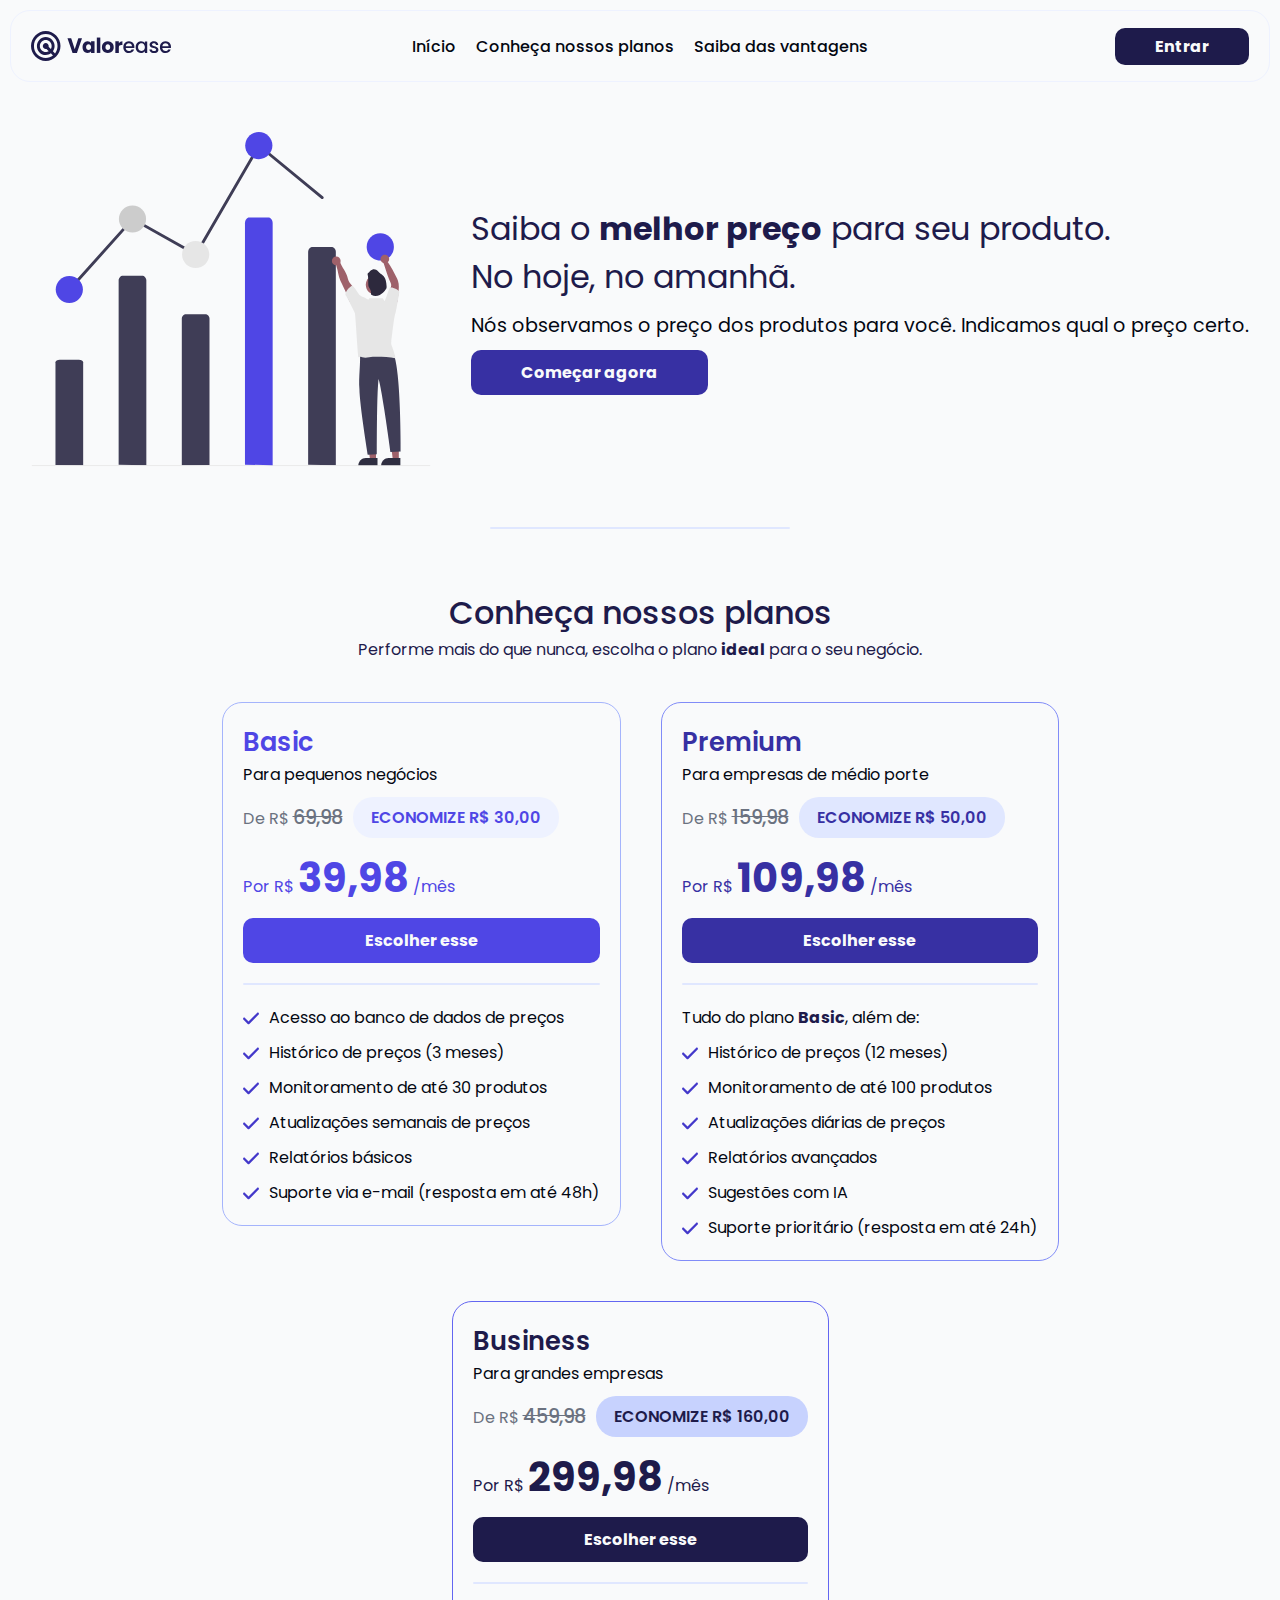
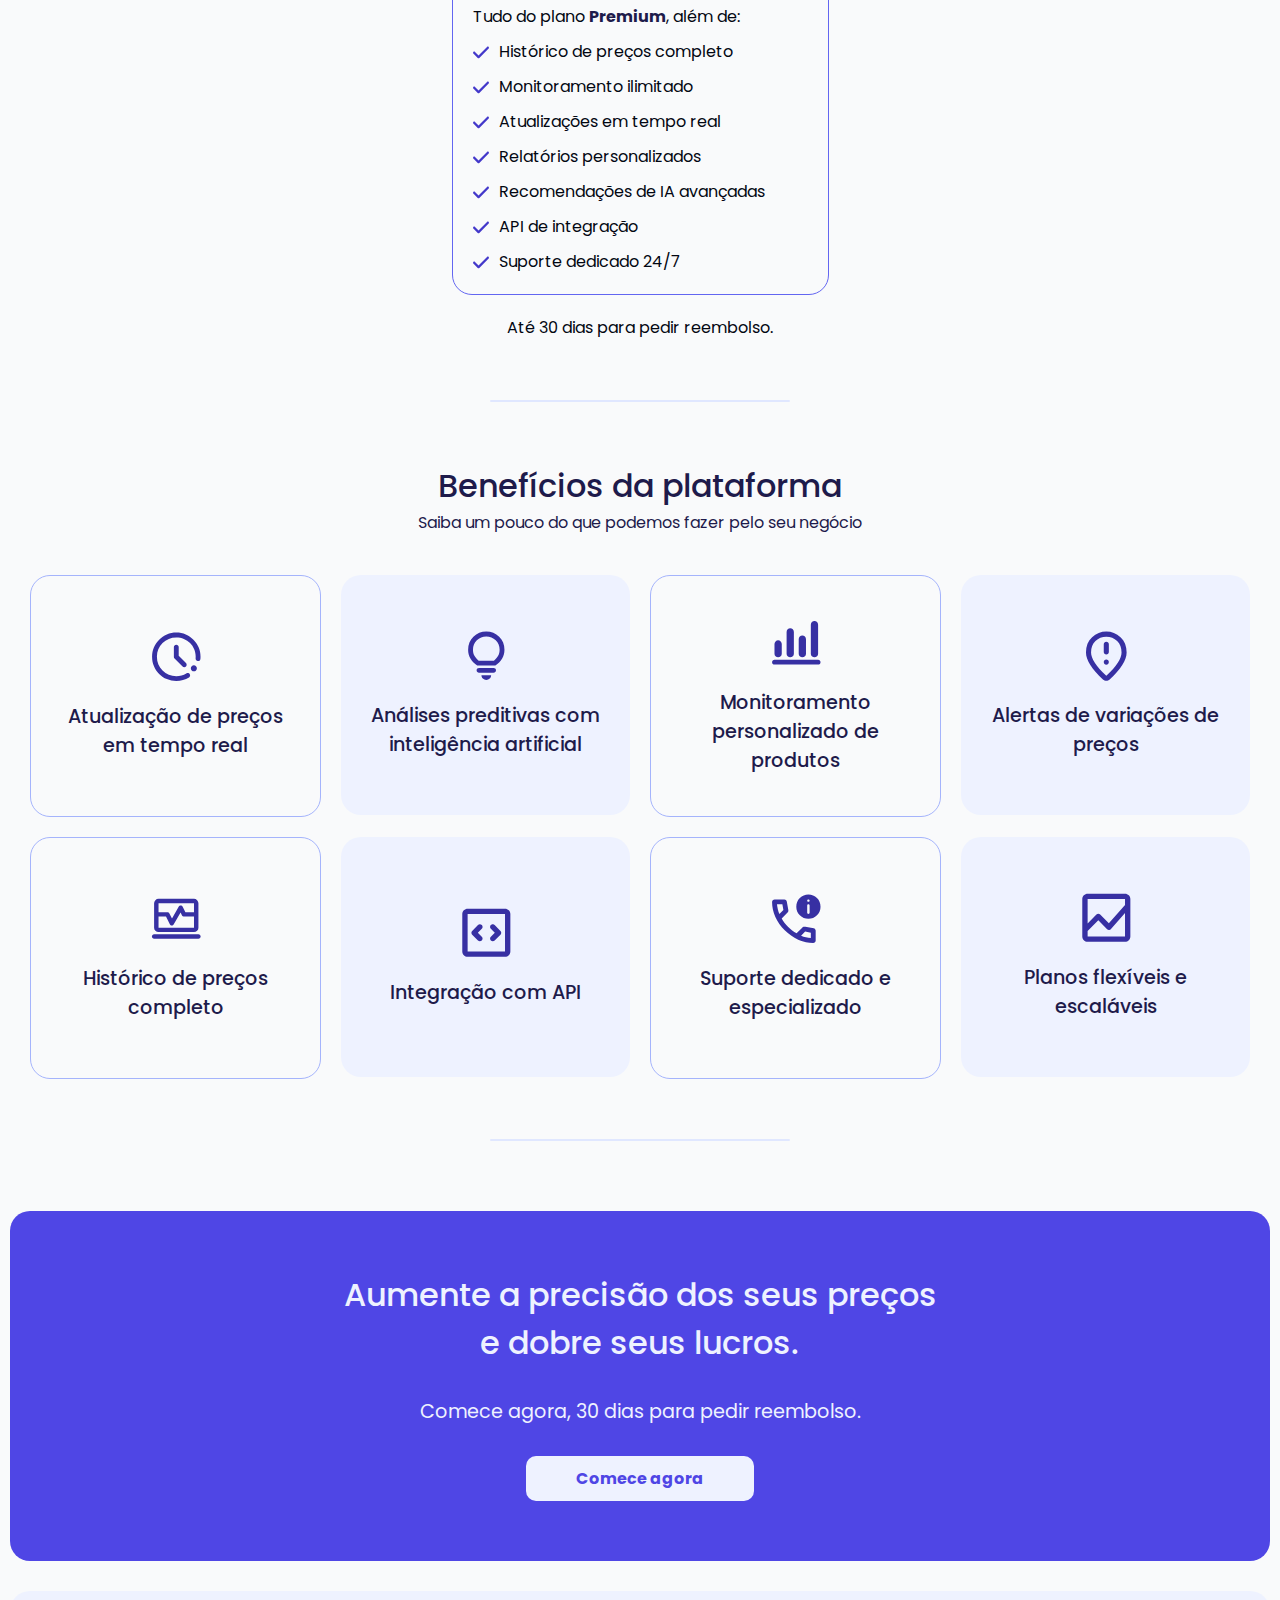
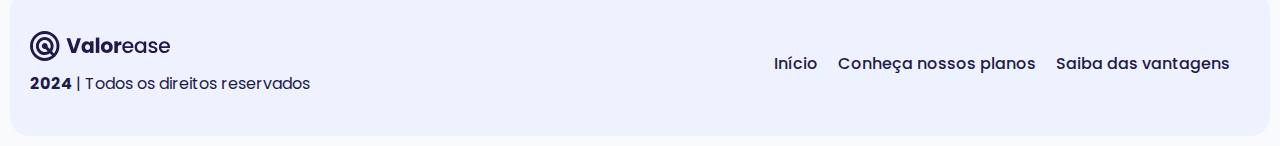
==== web/landing-page/index.html @ 81ed097f "landing page" ====
<!DOCTYPE html>

<html lang="pt-BR">
  <head>
    <meta charset="UTF-8" />
    <meta name="viewport" content="width=device-width, initial-scale=1.0" />

    <title>Valorease</title>

    <link
      rel="shortcut icon"
      href="./assets/images/favicon.svg"
      type="image/x-icon"
    />

    <meta
      name="description"
      content="Valorease. Saiba o melhor preço para seu produto. No hoje, no amanhã."
    />

    <link rel="preconnect" href="https://fonts.googleapis.com" />
    <link rel="preconnect" href="https://fonts.gstatic.com" crossorigin />

    <link
      href="https://fonts.googleapis.com/css2?family=Poppins:ital,wght@0,400;0,500;0,600;0,700;1,400;1,500;1,600;1,700&display=swap"
      rel="stylesheet"
    />

    <link rel="stylesheet" href="./assets/styles/colors.css" />
    <link rel="stylesheet" href="./assets/styles/global.css" />

    <link rel="stylesheet" href="./assets/styles/pages/index.css" />
  </head>

  <body>
    <img
      aria-hidden="true"
      src="./assets/images/left-bg-shape.svg"
      alt="Forma decorativa esquerda"
      class="bg-shape left"
    />

    <img
      aria-hidden="true"
      src="./assets/images/right-bg-shape.svg"
      alt="Forma decorativa direita"
      class="bg-shape right"
    />

    <header>
      <nav class="site-navbar">
        <div class="left">
          <a href="./index.html" title="Início" class="logo">
            <img src="./assets/images/logo.svg" alt="Logo Valorease" />
          </a>
        </div>

        <menu class="center">
          <li>
            <a href="./index.html">Início</a>
          </li>

          <li>
            <a href="#plans-section">Conheça nossos planos</a>
          </li>

          <li>
            <a href="#benefits-section">Saiba das vantagens</a>
          </li>
        </menu>

        <div class="right">
          <a href="./404.html">
            <button type="button" class="primary small">Entrar</button>
          </a>
        </div>
      </nav>
    </header>

    <main class="site-content">
      <section id="welcome-section">
        <img
          src="./assets/images/graphic.svg"
          alt="Gráfico de preços"
          class="banner"
        />

        <div class="title">
          <h1>
            Saiba o <strong>melhor preço</strong> para seu produto. <br />
            No hoje, no amanhã.
          </h1>

          <p class="large">
            Nós observamos o preço dos produtos para você. Indicamos qual o
            preço certo.
          </p>

          <a href="./404.html">
            <button type="button" class="secondary medium">
              Começar agora
            </button>
          </a>
        </div>
      </section>

      <hr />

      <section id="plans-section" class="container">
        <div class="title">
          <h2>Conheça nossos planos</h2>

          <p>
            Performe mais do que nunca, escolha o plano
            <strong>ideal</strong> para o seu negócio.
          </p>
        </div>

        <div class="plans-boxes">
          <article class="plan-box accent">
            <div class="title">
              <h3>Basic</h3>
              <p>Para pequenos negócios</p>
            </div>

            <div class="discount">
              <p>De R$ <span>69,98</span></p>
              <div>Economize R$ 30,00</div>
            </div>

            <div class="price">
              <p>Por R$ <span>39,98</span> /mês</p>
            </div>

            <div class="actions">
              <a href="./404.html">
                <button type="button" class="accent full">Escolher esse</button>
              </a>
            </div>

            <hr />

            <ol class="benefits">
              <li>
                <f-icon name="check"></f-icon>
                <p>Acesso ao banco de dados de preços</p>
              </li>

              <li>
                <f-icon name="check"></f-icon>
                <p>Histórico de preços (3 meses)</p>
              </li>

              <li>
                <f-icon name="check"></f-icon>
                <p>Monitoramento de até 30 produtos</p>
              </li>

              <li>
                <f-icon name="check"></f-icon>
                <p>Atualizações semanais de preços</p>
              </li>

              <li>
                <f-icon name="check"></f-icon>
                <p>Relatórios básicos</p>
              </li>

              <li>
                <f-icon name="check"></f-icon>
                <p>Suporte via e-mail (resposta em até 48h)</p>
              </li>
            </ol>
          </article>

          <article class="plan-box secondary">
            <div class="title">
              <h3>Premium</h3>
              <p>Para empresas de médio porte</p>
            </div>

            <div class="discount">
              <p>De R$ <span>159,98</span></p>
              <div>Economize R$ 50,00</div>
            </div>

            <div class="price">
              <p>Por R$ <span>109,98</span> /mês</p>
            </div>

            <div class="actions">
              <a href="./404.html">
                <button type="button" class="secondary full">
                  Escolher esse
                </button>
              </a>
            </div>

            <hr />

            <ol class="benefits">
              <li>
                <p>Tudo do plano <strong>Basic</strong>, além de:</p>
              </li>

              <li>
                <f-icon name="check"></f-icon>
                <p>Histórico de preços (12 meses)</p>
              </li>

              <li>
                <f-icon name="check"></f-icon>
                <p>Monitoramento de até 100 produtos</p>
              </li>

              <li>
                <f-icon name="check"></f-icon>
                <p>Atualizações diárias de preços</p>
              </li>

              <li>
                <f-icon name="check"></f-icon>
                <p>Relatórios avançados</p>
              </li>

              <li>
                <f-icon name="check"></f-icon>
                <p>Sugestões com IA</p>
              </li>

              <li>
                <f-icon name="check"></f-icon>
                <p>Suporte prioritário (resposta em até 24h)</p>
              </li>
            </ol>
          </article>

          <article class="plan-box primary">
            <div class="title">
              <h3>Business</h3>
              <p>Para grandes empresas</p>
            </div>

            <div class="discount">
              <p>De R$ <span>459,98</span></p>
              <div>Economize R$ 160,00</div>
            </div>

            <div class="price">
              <p>Por R$ <span>299,98</span> /mês</p>
            </div>

            <div class="actions">
              <a href="./404.html">
                <button type="button" class="primary full">
                  Escolher esse
                </button>
              </a>
            </div>

            <hr />

            <ol class="benefits">
              <li>
                <p>Tudo do plano <strong>Premium</strong>, além de:</p>
              </li>

              <li>
                <f-icon name="check"></f-icon>
                <p>Histórico de preços completo</p>
              </li>

              <li>
                <f-icon name="check"></f-icon>
                <p>Monitoramento ilimitado</p>
              </li>

              <li>
                <f-icon name="check"></f-icon>
                <p>Atualizações em tempo real</p>
              </li>

              <li>
                <f-icon name="check"></f-icon>
                <p>Relatórios personalizados</p>
              </li>

              <li>
                <f-icon name="check"></f-icon>
                <p>Recomendações de IA avançadas</p>
              </li>

              <li>
                <f-icon name="check"></f-icon>
                <p>API de integração</p>
              </li>

              <li>
                <f-icon name="check"></f-icon>
                <p>Suporte dedicado 24/7</p>
              </li>
            </ol>
          </article>
        </div>

        <p>Até 30 dias para pedir reembolso.</p>
      </section>

      <hr />

      <section id="benefits-section" class="container">
        <div class="title">
          <h2>Benefícios da plataforma</h2>

          <p>Saiba um pouco do que podemos fazer pelo seu negócio</p>
        </div>

        <div class="benefits">
          <article
            data-hook="modal"
            data-modal-target="price-strategy"
            class="bordered"
          >
            <f-icon name="pace" class="extra-large"></f-icon>

            <p>Atualização de preços em tempo real</p>

            <template data-modal-name="price-strategy">
              <p>
                Mantenha seus preços sempre atualizados com dados capturados em
                tempo real, garantindo que você nunca perca uma oportunidade de
                ajuste estratégico.
              </p>
            </template>
          </article>

          <article
            data-hook="modal"
            data-modal-target="ai-analysis"
            class="filled"
          >
            <f-icon name="lightbulb" class="extra-large"></f-icon>

            <p>Análises preditivas com inteligência artificial</p>

            <template data-modal-name="ai-analysis">
              <p>
                Antecipe movimentos do mercado com análises preditivas baseadas
                em IA, ajudando você a ajustar seus preços antes da
                concorrência.
              </p>
            </template>
          </article>

          <article
            data-hook="modal"
            data-modal-target="product-monitoring"
            class="bordered"
          >
            <f-icon name="bar-chart-4-bars" class="extra-large"></f-icon>

            <p>Monitoramento personalizado de produtos</p>

            <template data-modal-name="product-monitoring">
              <p>
                Adicione produtos específicos que deseja monitorar e acompanhe
                suas flutuações de preços de forma contínua e personalizada.
              </p>
            </template>
          </article>

          <article
            data-hook="modal"
            data-modal-target="price-alerts"
            class="filled"
          >
            <f-icon name="fmd-bad" class="extra-large"></f-icon>

            <p>Alertas de variações de preços</p>

            <template data-modal-name="price-alerts">
              <p>
                Receba notificações automáticas quando houver quedas ou aumentos
                significativos nos preços dos produtos que você monitora.
              </p>
            </template>
          </article>

          <article
            data-hook="modal"
            data-modal-target="price-history"
            class="bordered"
          >
            <f-icon name="browse-activity" class="extra-large"></f-icon>

            <p>Histórico de preços completo</p>

            <template data-modal-name="price-history">
              <p>
                Acesse o histórico de preços dos produtos, identificando padrões
                e períodos de maior e menor preço para melhor decisão de compra
                e venda.
              </p>
            </template>
          </article>

          <article
            data-hook="modal"
            data-modal-target="api-integration"
            class="filled"
          >
            <f-icon name="code-blocks" class="extra-large"></f-icon>

            <p>Integração com API</p>

            <template data-modal-name="api-integration">
              <p>
                Conecte os dados de preços diretamente ao seu sistema de gestão
                com integrações via API, automatizando a sincronização de
                informações.
              </p>
            </template>
          </article>

          <article
            data-hook="modal"
            data-modal-target="dedicated-support"
            class="bordered"
          >
            <f-icon name="call-quality" class="extra-large"></f-icon>

            <p>Suporte dedicado e especializado</p>

            <template data-modal-name="dedicated-support">
              <p>
                Conte com um time de suporte especializado para ajudá-lo a tirar
                o máximo proveito da plataforma, disponível para tirar dúvidas e
                resolver problemas.
              </p>
            </template>
          </article>

          <article
            data-hook="modal"
            data-modal-target="flexible-plans"
            class="filled"
          >
            <f-icon name="bid-landscape" class="extra-large"></f-icon>

            <p>Planos flexíveis e escaláveis</p>

            <template data-modal-name="flexible-plans">
              <p>
                Escolha o plano que mais se adéqua ao seu negócio e tenha a
                flexibilidade para mudar conforme suas necessidades crescem.
              </p>
            </template>
          </article>
        </div>
      </section>

      <hr />

      <section id="about-section"></section>

      <section class="content-banner">
        <h2>Aumente a precisão dos seus preços e dobre seus lucros.</h2>

        <p>Comece agora, 30 dias para pedir reembolso.</p>

        <a href="./404.html">
          <button type="button" class="light medium">Comece agora</button>
        </a>
      </section>
    </main>

    <footer class="site-footer">
      <div class="left">
        <a href="./index.html" title="Início" class="logo">
          <img src="./assets/images/logo.svg" alt="Logo Valorease" />
        </a>

        <p><strong>2024</strong> | Todos os direitos reservados</p>
      </div>

      <menu class="right">
        <li>
          <a href="./index.html">Início</a>
        </li>

        <li>
          <a href="#plans-section">Conheça nossos planos</a>
        </li>

        <li>
          <a href="#benefits-section">Saiba das vantagens</a>
        </li>
      </menu>
    </footer>

    <script type="module" src="./assets/scripts/main.js"></script>
  </body>
</html>
---- web/landing-page/assets/styles/colors.css ----
:root {
  --blue-50: #eef2ff;
  --blue-100: #e0e7ff;
  --blue-200: #c7d2fe;
  --blue-300: #a5b4fc;
  --blue-400: #818cf8;
  --blue-500: #6366f1;
  --blue-600: #4f46e5;
  --blue-700: #4338ca;
  --blue-800: #3730a3;
  --blue-900: #312e81;
  --blue-950: #1e1b4b;

  --gray-50: #f9fafb;
  --gray-100: #f3f4f6;
  --gray-200: #e5e7eb;
  --gray-300: #d1d5db;
  --gray-400: #9ca3af;
  --gray-500: #6b7280;
  --gray-600: #4b5563;
  --gray-700: #374151;
  --gray-800: #1f2937;
  --gray-900: #111827;
  --gray-950: #030712;
}
---- web/landing-page/assets/styles/global.css ----
* {
  font-family: "Poppins", "Segoe UI", Tahoma, Geneva, Verdana, sans-serif;

  margin: 0px;
  padding: 0px;

  color: var(--gray-950);

  text-decoration: none;
  list-style: none;
}

html {
  scroll-behavior: smooth;
}

body {
  display: flex;
  flex-direction: column;
  gap: 30px;
  padding: 10px;
  overflow: overlay;

  background-color: var(--gray-50);
}

a {
  transition: all 0.5s;

  font-weight: 500;

  &:hover {
    color: var(--blue-800);
  }
}

strong {
  color: var(--blue-950);
  font-weight: 700;
}

h1 {
  color: var(--blue-950);
  font-size: 2rem;
  font-weight: 400;

  @media (width <= 1000px) {
    font-size: 1.5rem;
  }
}

p {
  font-size: 1rem;

  &.large {
    font-size: 1.2rem;
  }
}

button {
  font-weight: 700;
  font-size: 1rem;

  border: none;
  border-radius: 10px;

  color: var(--gray-50);

  cursor: pointer;
  transition: all 1s;

  &:hover {
    opacity: 0.8;
  }

  &.primary {
    background-color: var(--blue-950);
  }

  &.secondary {
    background-color: var(--blue-800);
  }

  &.accent {
    background-color: var(--blue-600);
  }

  &.light {
    background-color: var(--blue-50);
    color: var(--blue-600);
  }

  &.small {
    padding: 6px 40px;
  }

  &.medium {
    padding: 10px 50px;
  }

  &.large {
    padding: 10px 80px;
  }

  &.full {
    padding: 10px;
    width: 100%;
  }
}

hr {
  background-color: var(--blue-100);

  border: none;
  border-radius: 2px;

  margin: 10px 0px;

  height: 2px;
  width: 100%;
  max-width: 300px;
}

.logo {
  display: grid;
  place-items: center;
  width: fit-content;

  > img {
    width: 140px;
  }

  &.small img {
    width: 100px;
  }

  &.large img {
    width: 180px;
  }
}

.site-navbar {
  display: flex;
  justify-content: space-between;
  align-items: center;

  background-color: var(--gray-50);

  padding: 0px 20px;
  height: 70px;

  border: var(--blue-50) 1px solid;
  border-radius: 20px;

  > .left,
  > .right {
    display: flex;
    align-items: center;

    width: 180px;
  }

  > .left {
    justify-content: start;
  }

  > .right {
    justify-content: end;
  }

  > .center {
    display: flex;
    align-items: center;

    gap: 20px;

    @media (width <= 1000px) {
      display: none;
    }
  }
}

.site-content {
  display: flex;
  flex-direction: column;
  justify-content: center;
  align-items: center;

  gap: 30px;
}

.site-footer {
  display: flex;
  justify-content: space-between;
  align-items: center;

  padding: 40px 20px;

  background-color: var(--blue-50);
  border-radius: 20px;

  * {
    color: var(--blue-950);
  }

  > .left {
    display: flex;
    flex-direction: column;
    justify-content: start;

    gap: 10px;
  }

  > .right {
    display: flex;
    align-items: center;

    padding: 0px 20px;
    gap: 20px;

    @media (width <= 1000px) {
      display: none;
    }
  }
}

.content-banner {
  display: flex;
  flex-direction: column;
  width: calc(100% - 40px);

  justify-content: center;
  align-items: center;

  gap: 30px;
  padding: 60px 20px;

  border-radius: 20px;

  background-color: var(--blue-600);

  * {
    color: var(--blue-50);
    max-width: 600px;
    text-align: center;
  }

  > h2 {
    font-size: 2rem;
    font-weight: 500;
  }

  > p {
    font-size: 1.2rem;
  }
}

f-icon {
  display: grid;
  place-items: center;

  &.small svg {
    width: 8px;
    height: 8px;
  }

  svg {
    width: 16px;
    height: 16px;
  }

  &.large svg {
    width: 24px;
    height: 24px;
  }

  &.extra-large svg {
    width: 50px;
    height: 50px;
  }
}

.bg-shape {
  position: absolute;

  top: 0;
  z-index: -10;

  &.left {
    left: 0;
  }

  &.right {
    right: 0;
  }

  @media (width <= 1400px) {
    display: none;
  }
}

.container {
  display: flex;
  flex-direction: column;
  align-items: center;
  justify-content: center;

  padding: 20px;
  gap: 20px;

  > .title {
    text-align: center;
    margin-bottom: 20px;

    * {
      color: var(--blue-950);
    }

    > h2 {
      font-size: 2rem;
      font-weight: 500;
    }
  }
}
---- web/landing-page/assets/styles/pages/index.css ----
#welcome-section {
  display: flex;
  justify-content: center;
  align-items: center;

  gap: 40px;
  padding: 20px;

  > .banner {
    width: 400px;

    @media (width <= 1000px) {
      display: none;
    }
  }

  > .title {
    display: flex;
    flex-direction: column;
    gap: 10px;
  }
}

#plans-section {
  > .plans-boxes {
    display: flex;
    flex-wrap: wrap;
    justify-content: center;

    gap: 40px;

    > .plan-box {
      display: flex;
      flex-direction: column;
      height: min-content;

      padding: 20px;
      gap: 10px;

      border-radius: 20px;
      border: var(--blue-50) 1px solid;

      @media (width <= 800px) {
        width: 100%;
      }

      > .title h3 {
        font-size: 1.6rem;
        font-weight: 600;
      }

      > .discount {
        display: flex;
        gap: 10px;
        align-items: center;

        > p {
          color: var(--gray-500);

          > span {
            color: var(--gray-500);

            text-decoration: line-through;
            font-size: 1.2rem;
            font-weight: 500;
          }
        }

        > div {
          text-transform: uppercase;
          border-radius: 20px;
          padding: 8px 18px;
          font-weight: 600;
        }
      }

      > .price {
        > p {
          > span {
            font-size: 2.5rem;
            font-weight: 700;
          }
        }
      }

      > hr {
        max-width: 100%;
      }

      > .benefits {
        display: flex;
        flex-direction: column;
        gap: 10px;

        > li {
          display: flex;
          align-items: center;
          gap: 10px;
        }
      }

      &.accent {
        border-color: var(--blue-300);

        > .title > h3 {
          color: var(--blue-600);
        }

        > .discount > div {
          color: var(--blue-600);
          background-color: var(--blue-50);
        }

        > .price * {
          color: var(--blue-600);
        }
      }

      &.secondary {
        border-color: var(--blue-400);

        > .title > h3 {
          color: var(--blue-800);
        }

        > .discount > div {
          color: var(--blue-800);
          background-color: var(--blue-100);
        }

        > .price * {
          color: var(--blue-800);
        }
      }

      &.primary {
        border-color: var(--blue-500);

        > .title > h3 {
          color: var(--blue-950);
        }

        > .discount > div {
          color: var(--blue-950);
          background-color: var(--blue-200);
        }

        > .price * {
          color: var(--blue-950);
        }
      }
    }
  }
}

#benefits-section {
  > .benefits {
    display: flex;
    flex-wrap: wrap;
    gap: 20px;

    > article {
      display: flex;
      flex-direction: column;
      justify-content: center;
      align-items: center;

      cursor: pointer;

      padding: 20px;
      gap: 20px;
      border-radius: 20px;

      flex: 1 240px;

      height: 200px;

      * {
        font-size: 1.2rem;
        font-weight: 500;
        text-align: center;
        color: var(--blue-950);
      }

      &.bordered {
        border: 1px solid var(--blue-300);
      }

      &.filled {
        background-color: var(--blue-50);
      }
    }
  }
}
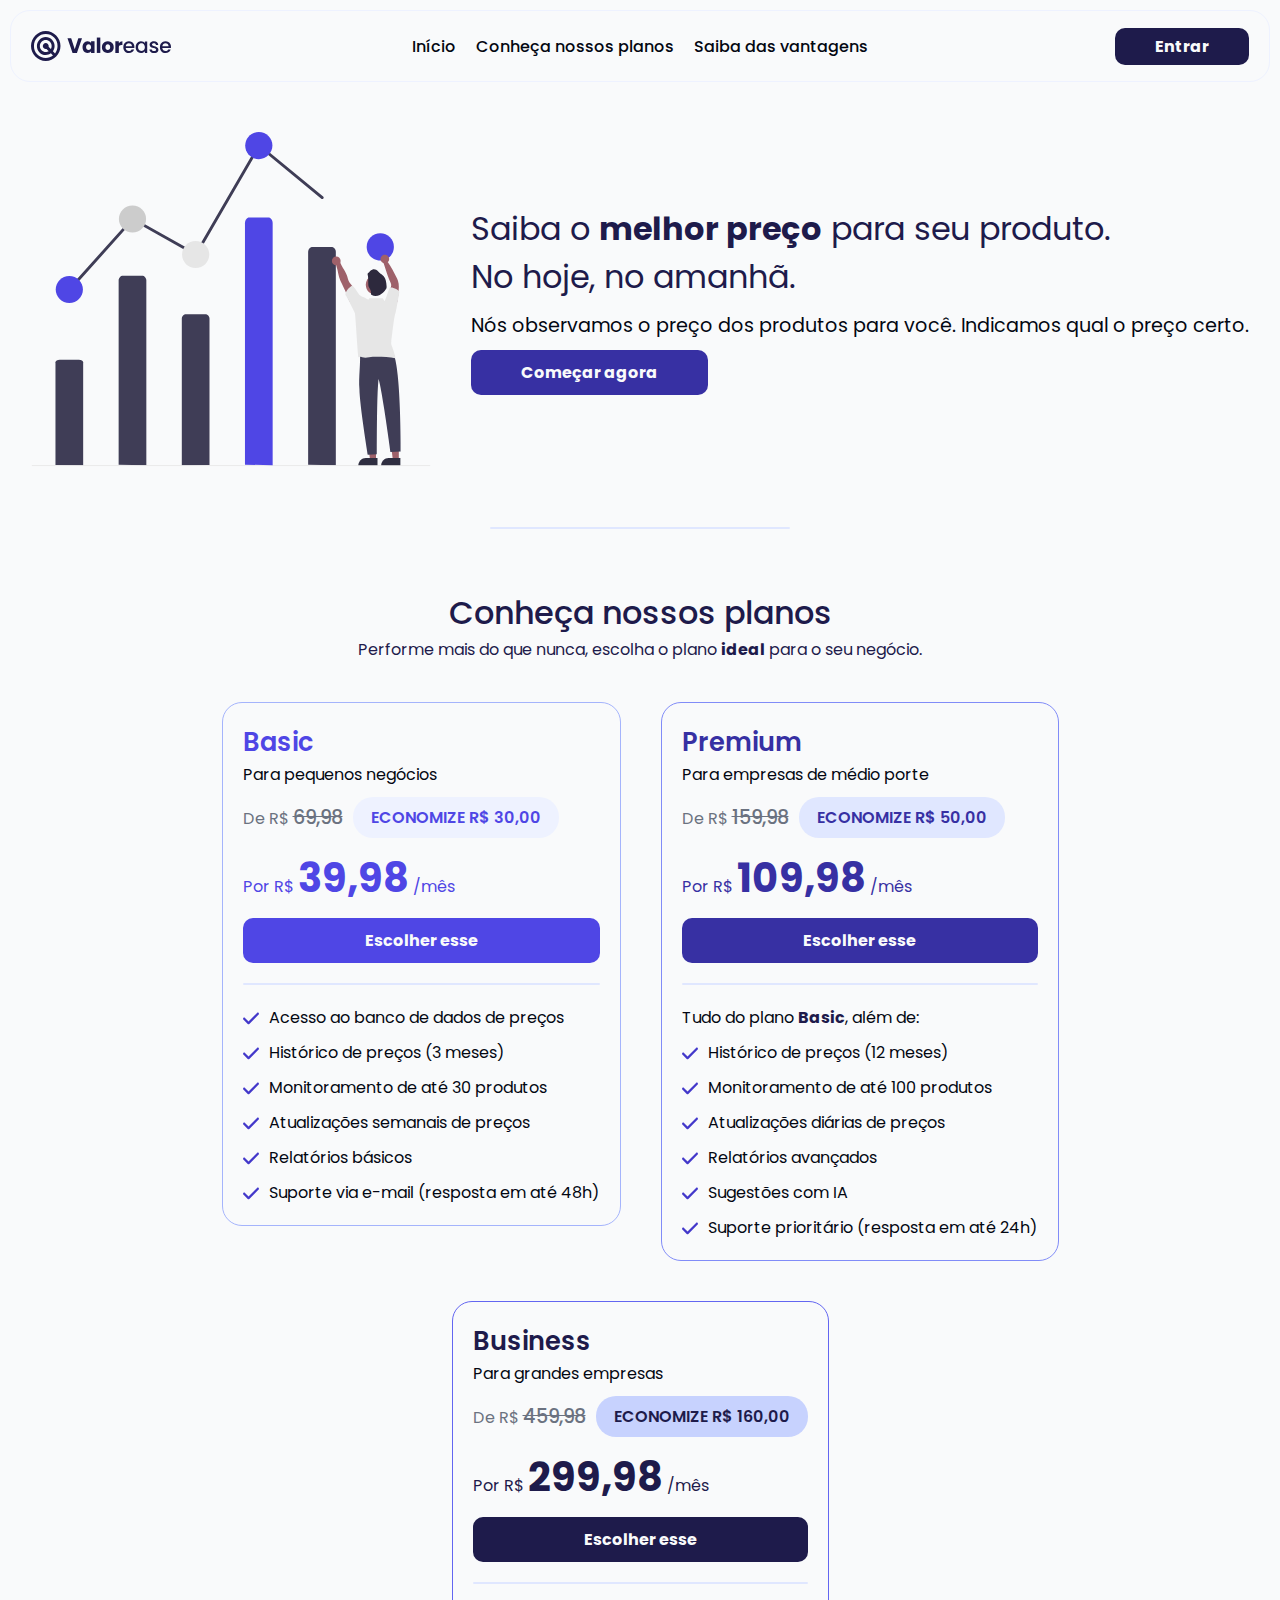
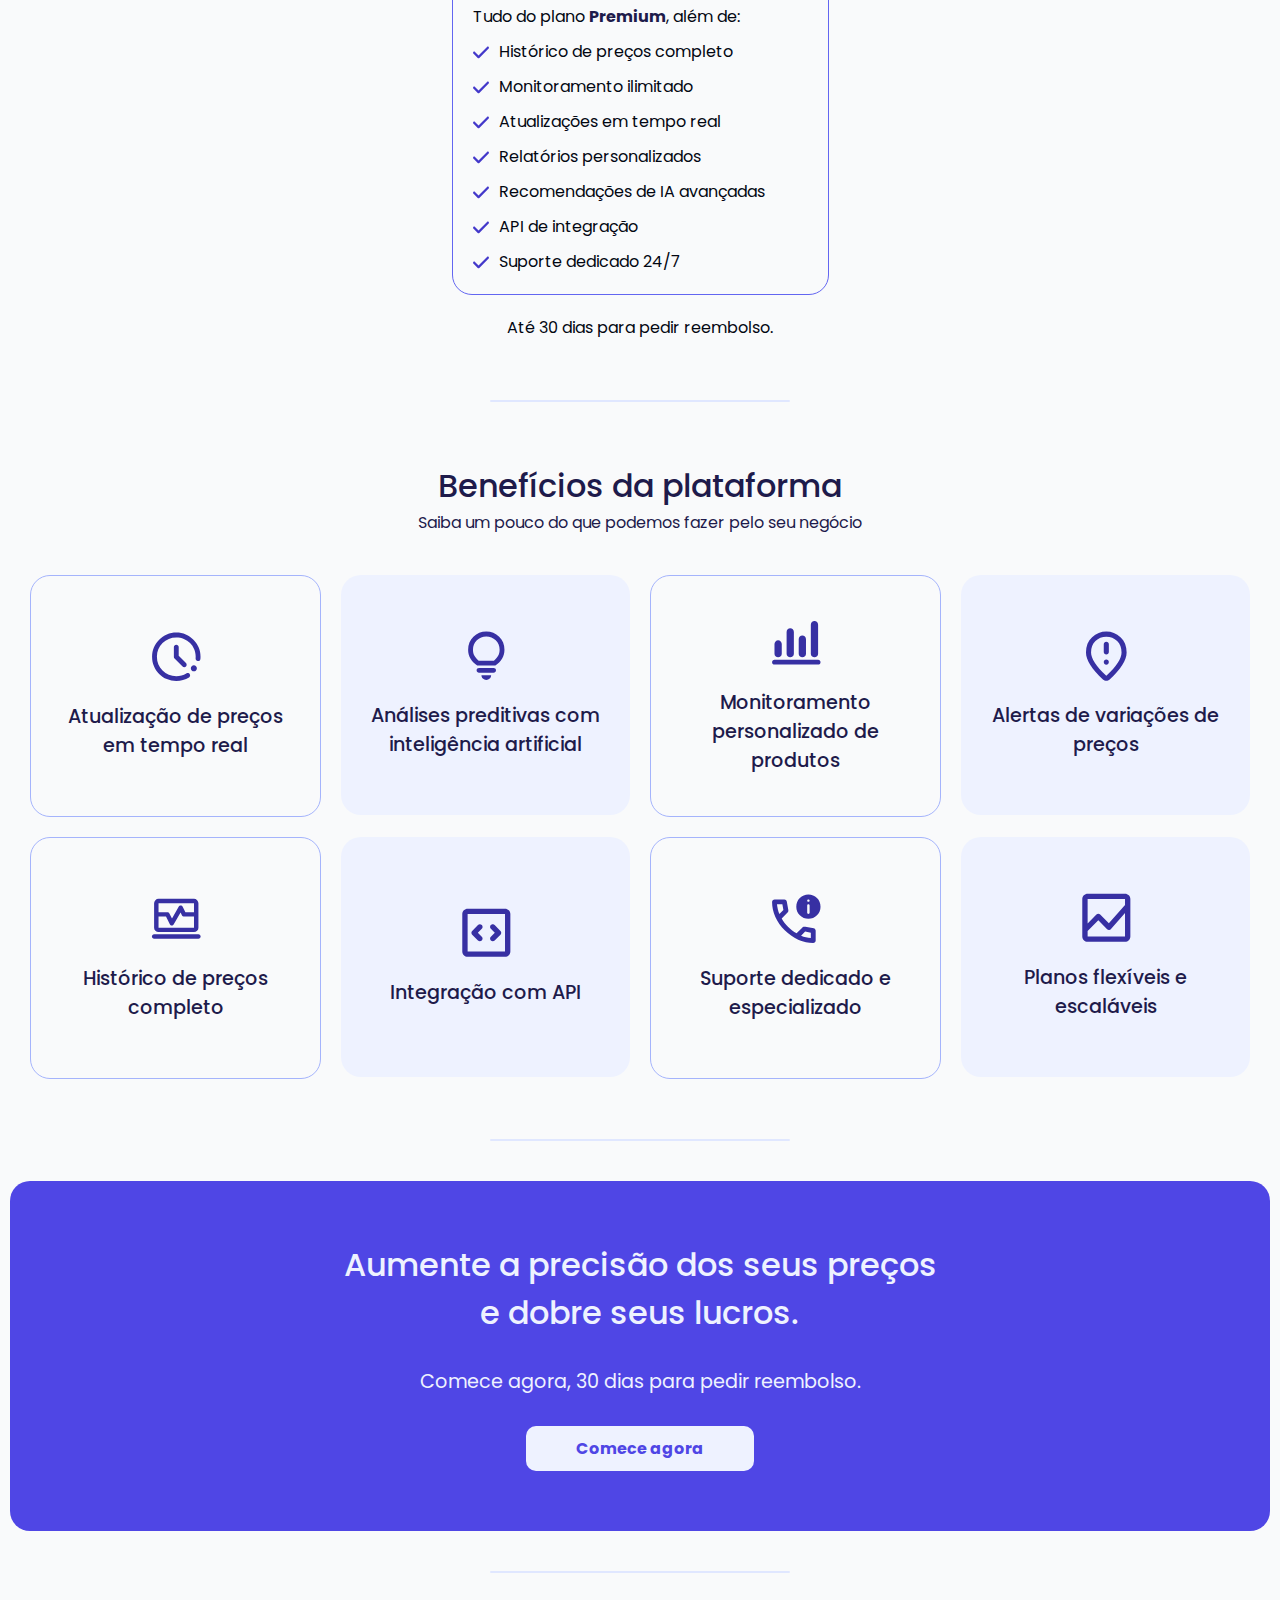
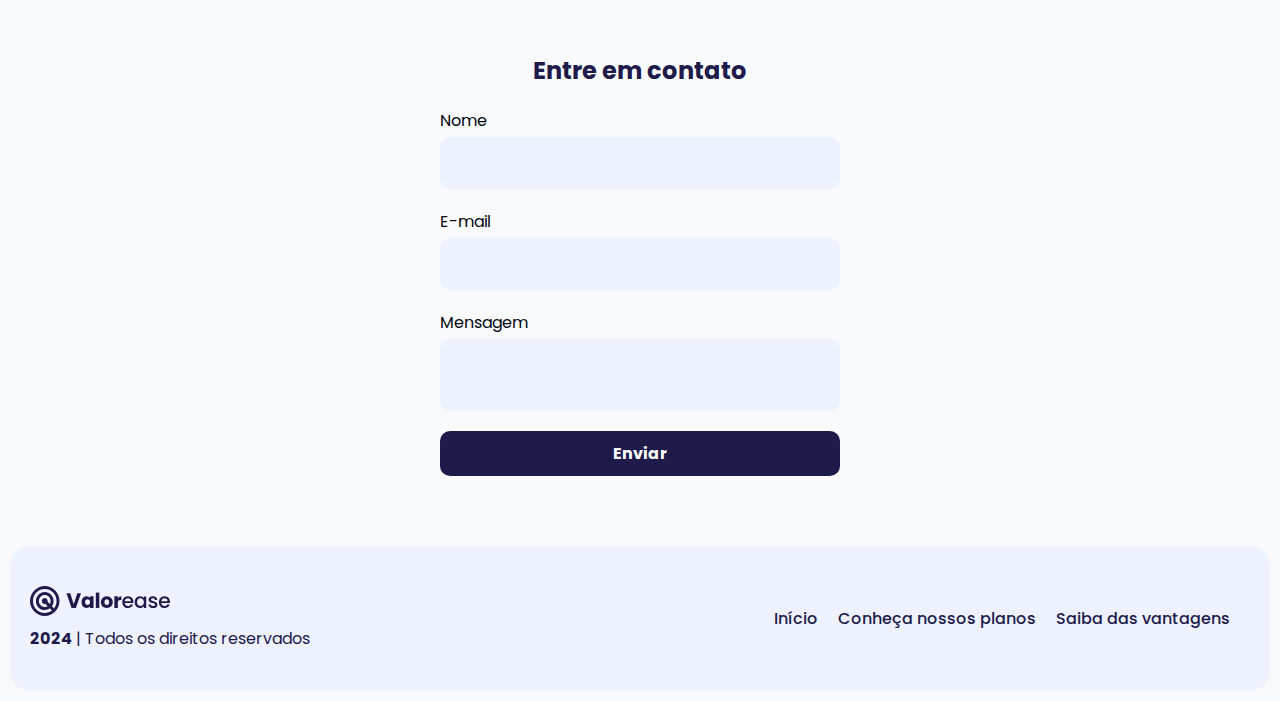
==== commit 1396266b: "contact" ====
--- a/web/landing-page/index.html
+++ b/web/landing-page/index.html
@@ -461,8 +461,6 @@
 
       <hr />
 
-      <section id="about-section"></section>
-
       <section class="content-banner">
         <h2>Aumente a precisão dos seus preços e dobre seus lucros.</h2>
 
@@ -471,6 +469,38 @@
         <a href="./404.html">
           <button type="button" class="light medium">Comece agora</button>
         </a>
+      </section>
+
+      <hr />
+
+      <section id="contact-section" class="container">
+        <form action="./index.html" method="post">
+          <h2>Entre em contato</h2>
+
+          <label for="username">
+            Nome
+            <input
+              type="text"
+              id="username"
+              name="username"
+              maxlength="255"
+              minlength="1"
+              required
+            />
+          </label>
+
+          <label for="email">
+            E-mail
+            <input type="email" id="email" name="email" required />
+          </label>
+
+          <label for="message">
+            Mensagem
+            <textarea name="message" id="message"></textarea>
+          </label>
+
+          <button type="submit" class="primary full">Enviar</button>
+        </form>
       </section>
     </main>
 
--- a/web/landing-page/assets/styles/global.css
+++ b/web/landing-page/assets/styles/global.css
@@ -322,3 +322,26 @@
     }
   }
 }
+
+form {
+  label {
+    display: flex;
+    flex-direction: column;
+    width: 100%;
+    gap: 4px;
+  }
+
+  textarea {
+    resize: none;
+    box-sizing: border-box;
+  }
+
+  input,
+  textarea {
+    max-width: 100%;
+    border-radius: 10px;
+    border: none;
+    background-color: var(--blue-50);
+    padding: 16px;
+  }
+}
--- a/web/landing-page/assets/styles/pages/index.css
+++ b/web/landing-page/assets/styles/pages/index.css
@@ -192,3 +192,21 @@
     }
   }
 }
+
+#contact-section {
+  width: 100%;
+
+  > form {
+    display: flex;
+    flex-direction: column;
+    gap: 20px;
+    width: 100%;
+    max-width: 400px;
+    padding: 20px;
+
+    > h2 {
+      text-align: center;
+      color: var(--blue-950);
+    }
+  }
+}
